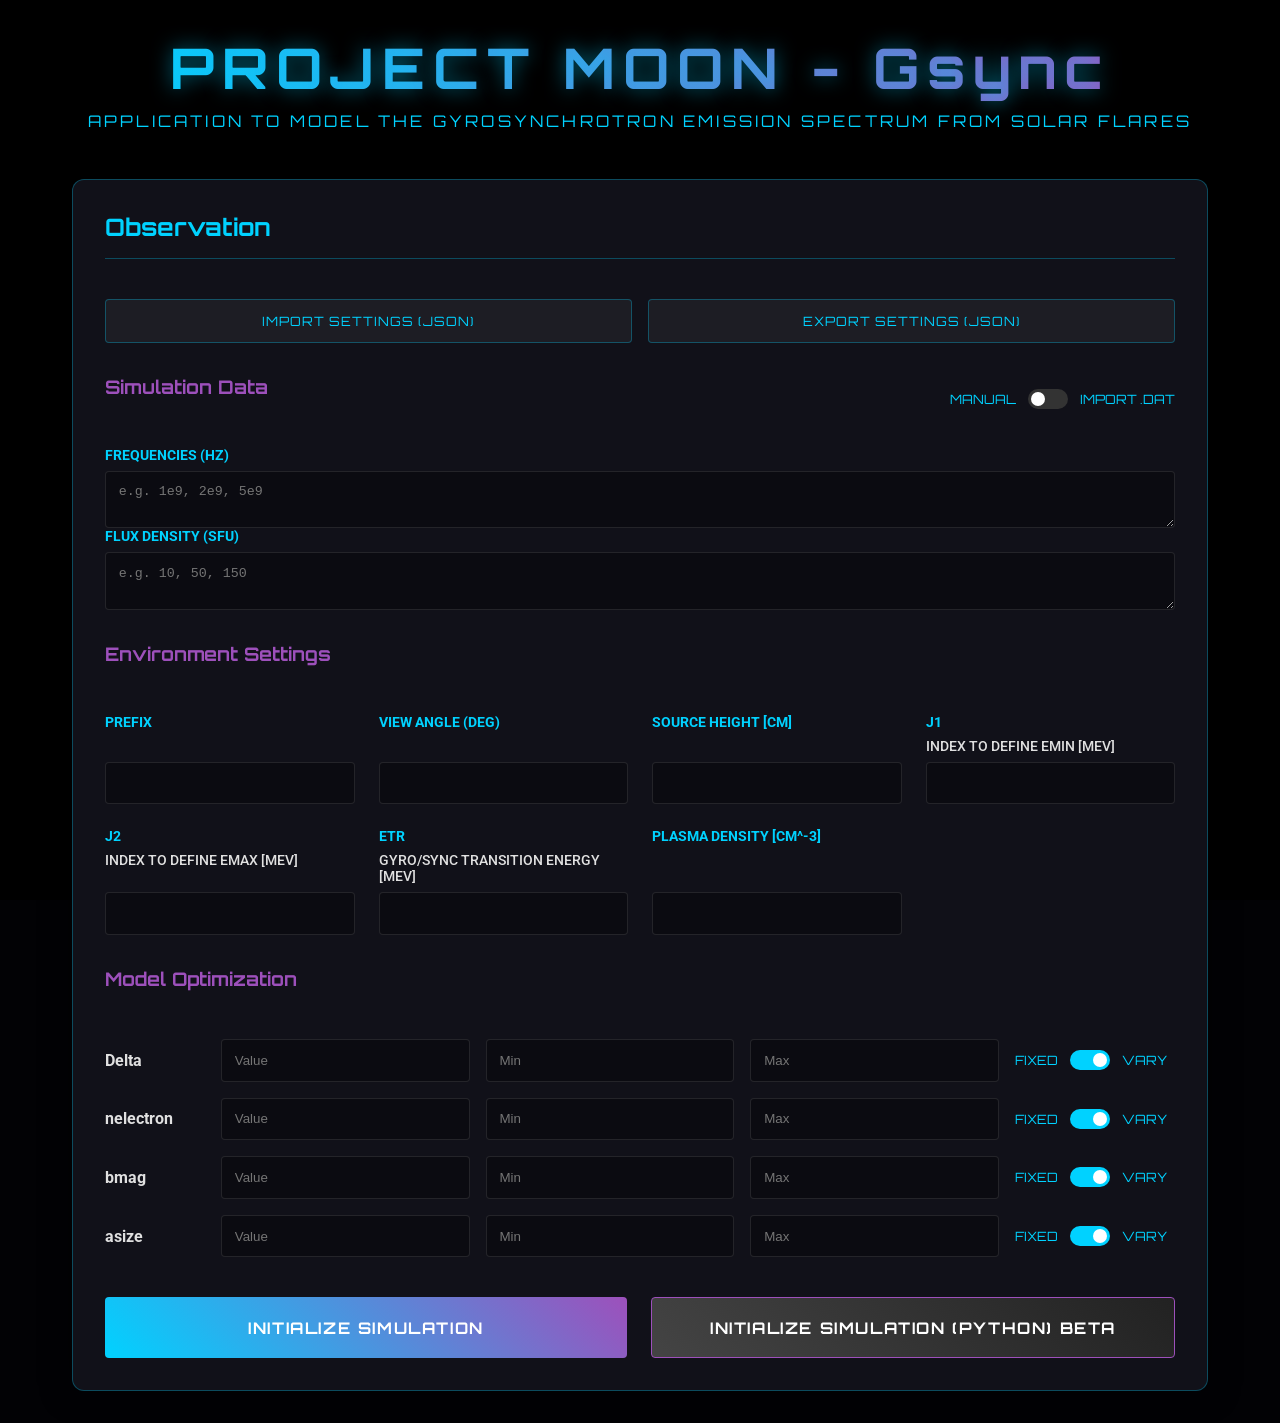
==== web/index.html @ eb15b6cb "first commit" ====
<!DOCTYPE html>
<html lang="en">
<head>
    <meta charset="UTF-8">
    <meta name="viewport" content="width=device-width, initial-scale=1.0">
    <title>Project Moon | Gyrosynchrotron Simulator</title>
    <link rel="stylesheet" href="style.css">
    <link href="https://fonts.googleapis.com/css2?family=Orbitron:wght@400;700&family=Roboto:wght@300;400;700&display=swap" rel="stylesheet">
    <script src="https://cdnjs.cloudflare.com/ajax/libs/jszip/3.10.1/jszip.min.js"></script>
</head>
<body>
    <div class="stars"></div>
    <div class="twinkling"></div>
    
    <div class="container">
        <header>
            <h1>PROJECT MOON - Gsync</h1>
            <p class="subtitle">Application to model the gyrosynchrotron emission spectrum from solar flares</p>
        </header>

        <main>
            <section class="control-panel">
                <div class="panel-header">
                    <h2>Observation</h2>
                </div>

                <form id="gsyncForm">
                    <div class="button-group secondary">
                        <button type="button" id="importJsonBtn" class="json-btn">IMPORT SETTINGS (JSON)</button>
                        <button type="button" id="exportJsonBtn" class="json-btn">EXPORT SETTINGS (JSON)</button>
                        <input type="file" id="jsonFile" accept=".json" class="hidden">
                    </div>

                    <!-- Data Input Section (Top Priority) -->
                    <div class="data-section">
                        <div class="section-header">
                            <h3>Simulation Data</h3>
                            <div class="input-mode-switch">
                                <span class="mode-label">MANUAL</span>
                                <label class="switch">
                                    <input type="checkbox" id="importMode">
                                    <span class="slider round"></span>
                                </label>
                                <span class="mode-label">IMPORT .DAT</span>
                            </div>
                        </div>

                        <div id="importContainer" class="hidden">
                            <div class="input-group full-width">
                                <label for="datFile" class="upload-label">
                                    <span class="icon">🚀</span> Upload Data File (.dat)
                                </label>
                                <input type="file" id="datFile" accept=".dat" class="hidden">
                            </div>
                        </div>

                        <div class="data-grid">
                            <div class="input-group full-width">
                                <label for="xData">Frequencies (Hz)</label>
                                <textarea id="xData" rows="2" placeholder="e.g. 1e9, 2e9, 5e9"></textarea>
                            </div>
                            <div class="input-group full-width">
                                <label for="yData">Flux Density (SFU)</label>
                                <textarea id="yData" rows="2" placeholder="e.g. 10, 50, 150"></textarea>
                            </div>
                        </div>
                    </div>

                    <!-- Environment Section (Middle) -->
                    <div class="params-section">
                        <div class="section-header">
                            <h3>Environment Settings</h3>
                        </div>
                        <div class="grid-layout">
                            <div class="input-group">
                                <label for="prefix">Prefix</label>
                                <input type="text" id="prefix" value="" required>
                            </div>
                            <div class="input-group">
                                <label for="viewAngle">View Angle (deg)</label>
                                <input type="number" id="viewAngle" step="any" value="" required>
                            </div>
                            <div class="input-group">
                                <label for="height">Source Height [cm]</label>
                                <input type="number" id="height" step="any" value="" required>
                            </div>
                            <div class="input-group">
                                <label for="j1">J1</label>
                                <label class ="disclaimer" for="j1">index to define Emin [MeV]</label>
                                <input type="number" id="j1" step="any" value="" required>
                            </div>
                            <div class="input-group">
                                <label for="j2">J2</label>
                                <label class ="disclaimer" for="j2">index to define Emax [MeV]</label>

                                <input type="number" id="j2" step="any" value="" required>
                            </div>
                            <div class="input-group">
                                <label for="etr">ETR</label>
                                <label class ="disclaimer" for="etr">gyro/sync transition energy [MeV]</label>

                                <input type="number" id="etr" step="any" value="" required>
                            </div>
                            <div class="input-group">
                                <label for="np">Plasma density [cm^-3]</label>
                                <input type="number" id="np" step="any" value="" required>
                            </div>
                        </div>
                    </div>

                    <!-- Optimization Section (Bottom) -->
                    <div class="params-section">
                        <div class="section-header">
                            <h3>Model Optimization</h3>
                        </div>
                        <div class="params-grid">
                            <div class="param-row">
                                <span class="param-name">Delta</span>
                                <input type="number" id="delta_val" step="any" placeholder="Value">
                                <input type="number" id="delta_min" step="any" placeholder="Min">
                                <input type="number" id="delta_max" step="any" placeholder="Max">
                                <div class="input-mode-switch">
                                    <span class="mode-label">FIXED</span>
                                    <label class="switch">
                                        <input type="checkbox" id="delta_vary" checked>
                                        <span class="slider round"></span>
                                    </label>
                                    <span class="mode-label">VARY</span>
                                </div>
                            </div>
                            <div class="param-row">
                                <span class="param-name">nelectron</span>
                                <input type="number" id="nelectron_val" step="any" placeholder="Value">
                                <input type="number" id="nelectron_min" step="any" placeholder="Min">
                                <input type="number" id="nelectron_max" step="any" placeholder="Max">
                                <div class="input-mode-switch">
                                    <span class="mode-label">FIXED</span>
                                    <label class="switch">
                                        <input type="checkbox" id="nelectron_vary" checked>
                                        <span class="slider round"></span>
                                    </label>
                                    <span class="mode-label">VARY</span>
                                </div>
                            </div>
                            <div class="param-row">
                                <span class="param-name">bmag</span>
                                <input type="number" id="bmag_val" step="any" placeholder="Value">
                                <input type="number" id="bmag_min" step="any" placeholder="Min">
                                <input type="number" id="bmag_max" step="any" placeholder="Max">
                                <div class="input-mode-switch">
                                    <span class="mode-label">FIXED</span>
                                    <label class="switch">
                                        <input type="checkbox" id="bmag_vary" checked>
                                        <span class="slider round"></span>
                                    </label>
                                    <span class="mode-label">VARY</span>
                                </div>
                            </div>
                            <div class="param-row">
                                <span class="param-name">asize</span>
                                <input type="number" id="asize_val" step="any" placeholder="Value">
                                <input type="number" id="asize_min" step="any" placeholder="Min">
                                <input type="number" id="asize_max" step="any" placeholder="Max">
                                <div class="input-mode-switch">
                                    <span class="mode-label">FIXED</span>
                                    <label class="switch">
                                        <input type="checkbox" id="asize_vary" checked>
                                        <span class="slider round"></span>
                                    </label>
                                    <span class="mode-label">VARY</span>
                                </div>
                            </div>
                        </div>
                    </div>

                    <div class="button-group">
                        <button type="submit" id="runBtn" data-endpoint="/gsync">INITIALIZE SIMULATION</button>
                        <button type="submit" id="runBtnPython" class="beta-btn" data-endpoint="/python/gsync">INITIALIZE SIMULATION (PYTHON) BETA</button>
                    </div>
                </form>
            </section>

            <section class="results-panel hidden" id="resultsPanel">
                <div class="panel-header">
                    <h2>Simulation Results</h2>
                    <button id="exportResultsBtn" class="json-btn" style="padding: 0.5rem 1rem; flex: 0 0 auto;">EXPORT RESULTS (.ZIP)</button>
                </div>
                <div class="results-content">
                    <div class="chart-container">
                        <img id="resultImage" src="" alt="Simulation Plot">
                    </div>
                    <div class="details-container">
                        <h3>Fit Report</h3>
                        <pre id="fitReport"></pre>
                        <h3>Best Values</h3>
                        <div id="bestValues" class="best-values-grid"></div>
                    </div>
                </div>
            </section>
        </main>
    </div>

    <div id="loader" class="loader hidden">
        <div class="moon"></div>
        <p>Calculating Trajectory...</p>
    </div>

    <script src="script.js"></script>
</body>
</html>
---- web/style.css ----
:root {
    --space-dark: #020205;
    --moon-light: #e0e0e0;
    --glow-blue: #00d2ff;
    --glow-purple: #9d50bb;
    --accent: #ff4d4d;
    --panel-bg: rgba(20, 20, 30, 0.85);
    --border-color: rgba(0, 210, 255, 0.3);
}

* {
    box-sizing: border-box;
    margin: 0;
    padding: 0;
}

body {
    background: var(--space-dark);
    color: var(--moon-light);
    font-family: 'Roboto', sans-serif;
    overflow-x: hidden;
    min-height: 100vh;
}

/* Background Stars and Twinkling */
.stars, .twinkling {
    position: fixed;
    top: 0;
    left: 0;
    width: 100%;
    height: 100%;
    z-index: -1;
}

.stars {
    background: #000 url('https://s3-us-west-2.amazonaws.com/s.cdpn.io/123163/stars.png') repeat top center;
}

.twinkling {
    background: transparent url('https://s3-us-west-2.amazonaws.com/s.cdpn.io/123163/twinkling.png') repeat top center;
    animation: move-twink-back 200s linear infinite;
}

@keyframes move-twink-back {
    from { background-position: 0 0; }
    to { background-position: -10000px 5000px; }
}

.container {
    max-width: 1200px;
    margin: 0 auto;
    padding: 2rem;
}

header {
    text-align: center;
    margin-bottom: 3rem;
    animation: fadeInDown 1.5s ease-out;
}

header h1 {
    font-family: 'Orbitron', sans-serif;
    font-size: 3.5rem;
    letter-spacing: 0.5rem;
    background: linear-gradient(to right, #00d2ff, #9d50bb);
    -webkit-background-clip: text;
    -webkit-text-fill-color: transparent;
    text-shadow: 0 0 20px rgba(0, 210, 255, 0.5);
}

header .subtitle {
    font-family: 'Orbitron', sans-serif;
    font-size: 1rem;
    color: var(--glow-blue);
    margin-top: 0.5rem;
    letter-spacing: 0.2rem;
    text-transform: uppercase;
}

main {
    display: flex;
    flex-direction: column;
    gap: 2rem;
}

/* Panel Styles */
.control-panel, .results-panel {
    background: var(--panel-bg);
    border: 1px solid var(--border-color);
    border-radius: 12px;
    padding: 2rem;
    box-shadow: 0 0 30px rgba(0, 0, 0, 0.5);
    backdrop-filter: blur(10px);
    animation: fadeInUp 1s ease-out;
}

.panel-header {
    display: flex;
    justify-content: space-between;
    align-items: center;
    margin-bottom: 2rem;
    border-bottom: 1px solid var(--border-color);
    padding-bottom: 1rem;
}

.panel-header h2 {
    font-family: 'Orbitron', sans-serif;
    font-size: 1.5rem;
    color: var(--glow-blue);
}



/* Grid Layouts */
.grid-layout {
    display: grid;
    grid-template-columns: repeat(auto-fit, minmax(200px, 1fr));
    gap: 1.5rem;
    margin-bottom: 2rem;
}

.input-group {
    display: flex;
    flex-direction: column;
    gap: 0.5rem;
    height: 100%;
}

.input-group input {
    margin-top: auto;
}

.input-group label {
    font-size: 0.85rem;
    color: var(--glow-blue);
    text-transform: uppercase;
    font-weight: 700;
}

.input-group .disclaimer {
    font-size: 0.85rem;
    color: var(--light);
    text-transform: uppercase;
    font-weight: 500;
}

input, textarea {
    background: rgba(0, 0, 0, 0.3);
    border: 1px solid rgba(255, 255, 255, 0.1);
    color: white;
    padding: 0.8rem;
    border-radius: 4px;
    transition: 0.3s;
}

input:focus, textarea:focus {
    outline: none;
    border-color: var(--glow-blue);
    box-shadow: 0 0 10px rgba(0, 210, 255, 0.3);
}

.data-section, .params-section {
    margin-top: 2rem;
}

.section-header {
    display: flex;
    justify-content: space-between;
    align-items: center;
    margin-bottom: 1.5rem;
}

.input-mode-switch {
    display: flex;
    align-items: center;
    gap: 12px;
    font-size: 0.8rem;
    font-family: 'Orbitron', sans-serif;
    color: var(--glow-blue);
}



/* Toggle Switch Style */
.switch {
    position: relative;
    display: inline-block;
    width: 40px;
    height: 20px;
}

.switch input { opacity: 0; width: 0; height: 0; }

.slider.round {
    position: absolute;
    cursor: pointer;
    top: 0; left: 0; right: 0; bottom: 0;
    background-color: #333;
    transition: .4s;
    border-radius: 34px;
}

.slider.round:before {
    position: absolute;
    content: "";
    height: 14px;
    width: 14px;
    left: 3px;
    bottom: 3px;
    background-color: white;
    transition: .4s;
    border-radius: 50%;
}

input:checked + .slider.round {
    background-color: var(--glow-blue);
}

input:checked + .slider.round:before {
    transform: translateX(20px);
}

/* Simulation Buttons */
.button-group {
    display: flex;
    gap: 1.5rem;
    margin-top: 2.5rem;
}

.button-group.secondary {
    margin-bottom: 2rem;
    gap: 1rem;
}

.json-btn {
    flex: 1;
    padding: 0.8rem;
    background: rgba(255, 255, 255, 0.05);
    border: 1px solid var(--border-color);
    border-radius: 4px;
    color: var(--glow-blue);
    font-family: 'Orbitron', sans-serif;
    font-size: 0.8rem;
    cursor: pointer;
    transition: 0.3s;
    text-transform: uppercase;
    letter-spacing: 1px;
}

.json-btn:hover {
    background: rgba(0, 210, 255, 0.1);
    border-color: var(--glow-blue);
    box-shadow: 0 0 15px rgba(0, 210, 255, 0.2);
}

.upload-label {
    display: inline-block;
    padding: 0.8rem 1.5rem;
    background: rgba(0, 210, 255, 0.1);
    border: 1px dashed var(--glow-blue);
    border-radius: 4px;
    cursor: pointer;
    transition: 0.3s;
    text-align: center;
    margin-bottom: 1rem;
}

.upload-label:hover {
    background: rgba(0, 210, 255, 0.2);
    box-shadow: 0 0 15px rgba(0, 210, 255, 0.2);
}

.upload-label .icon {
    margin-right: 8px;
}

.data-section h3, .params-section h3 {
    margin-bottom: 1.5rem;
    color: var(--glow-purple);
    font-family: 'Orbitron', sans-serif;
}

.params-grid {
    display: flex;
    flex-direction: column;
    gap: 1rem;
}

.param-row {
    display: grid;
    grid-template-columns: 100px 1fr 1fr 1fr 160px;
    gap: 1rem;
    align-items: center;
}

.param-name {
    font-weight: 700;
    color: var(--moon-light);
}

#runBtn, #runBtnPython {
    flex: 1;
    padding: 1.2rem;
    background: linear-gradient(45deg, var(--glow-blue), var(--glow-purple));
    border: none;
    border-radius: 4px;
    color: white;
    font-family: 'Orbitron', sans-serif;
    font-weight: 700;
    font-size: 1rem;
    cursor: pointer;
    transition: 0.4s;
    letter-spacing: 0.1rem;
}

#runBtnPython.beta-btn {
    background: linear-gradient(45deg, #444, #222);
    border: 1px solid var(--glow-purple);
}

#runBtn:hover, #runBtnPython:hover {
    box-shadow: 0 0 30px rgba(0, 210, 255, 0.4);
    transform: translateY(-2px);
}

#runBtnPython:hover {
    border-color: var(--glow-blue);
    box-shadow: 0 0 30px rgba(157, 80, 187, 0.4);
}

/* Results Content */
.results-content {
    display: flex;
    flex-direction: column;
    gap: 2rem;
}

.chart-container {
    background: rgba(0, 0, 0, 0.5);
    border-radius: 8px;
    padding: 1rem;
    text-align: center;
}

.chart-container img {
    max-width: 100%;
    border-radius: 4px;
}

.details-container pre {
    background: rgba(0, 0, 0, 0.4);
    padding: 1rem;
    border-radius: 4px;
    font-size: 0.9rem;
    overflow-x: auto;
    margin-top: 1rem;
    border: 1px solid rgba(255, 255, 255, 0.05);
}

.best-values-grid {
    display: grid;
    grid-template-columns: repeat(auto-fit, minmax(150px, 1fr));
    gap: 1rem;
    margin-top: 1rem;
}

.best-value-card {
    background: rgba(255, 255, 255, 0.05);
    padding: 1rem;
    border-radius: 4px;
    border-left: 3px solid var(--glow-purple);
}

.best-value-label {
    display: block;
    font-size: 0.7rem;
    color: var(--glow-blue);
    text-transform: uppercase;
}

.best-value-data {
    font-size: 1.1rem;
    font-weight: 700;
}

/* Loader and Animations */
.hidden { display: none !important; }

.loader {
    position: fixed;
    top: 0; left: 0;
    width: 100%; height: 100%;
    background: rgba(0, 0, 0, 0.8);
    backdrop-filter: blur(10px);
    z-index: 1000;
    display: flex;
    flex-direction: column;
    justify-content: center;
    align-items: center;
    gap: 2rem;
}

.moon {
    width: 100px;
    height: 100px;
    background: var(--moon-light);
    border-radius: 50%;
    box-shadow: inset -25px -25px 0 0 #c0c0c0, 0 0 40px rgba(255,255,255,0.3);
    position: relative;
    animation: rotate 10s linear infinite;
}

@keyframes rotate {
    from { transform: rotate(0deg); }
    to { transform: rotate(360deg); }
}

@keyframes fadeInUp {
    from { opacity: 0; transform: translateY(30px); }
    to { opacity: 1; transform: translateY(0); }
}

@keyframes fadeInDown {
    from { opacity: 0; transform: translateY(-30px); }
    to { opacity: 1; transform: translateY(0); }
}

@media (max-width: 768px) {
    .param-row {
        grid-template-columns: 1fr 1fr;
    }
    .param-name { grid-column: span 2; }
}
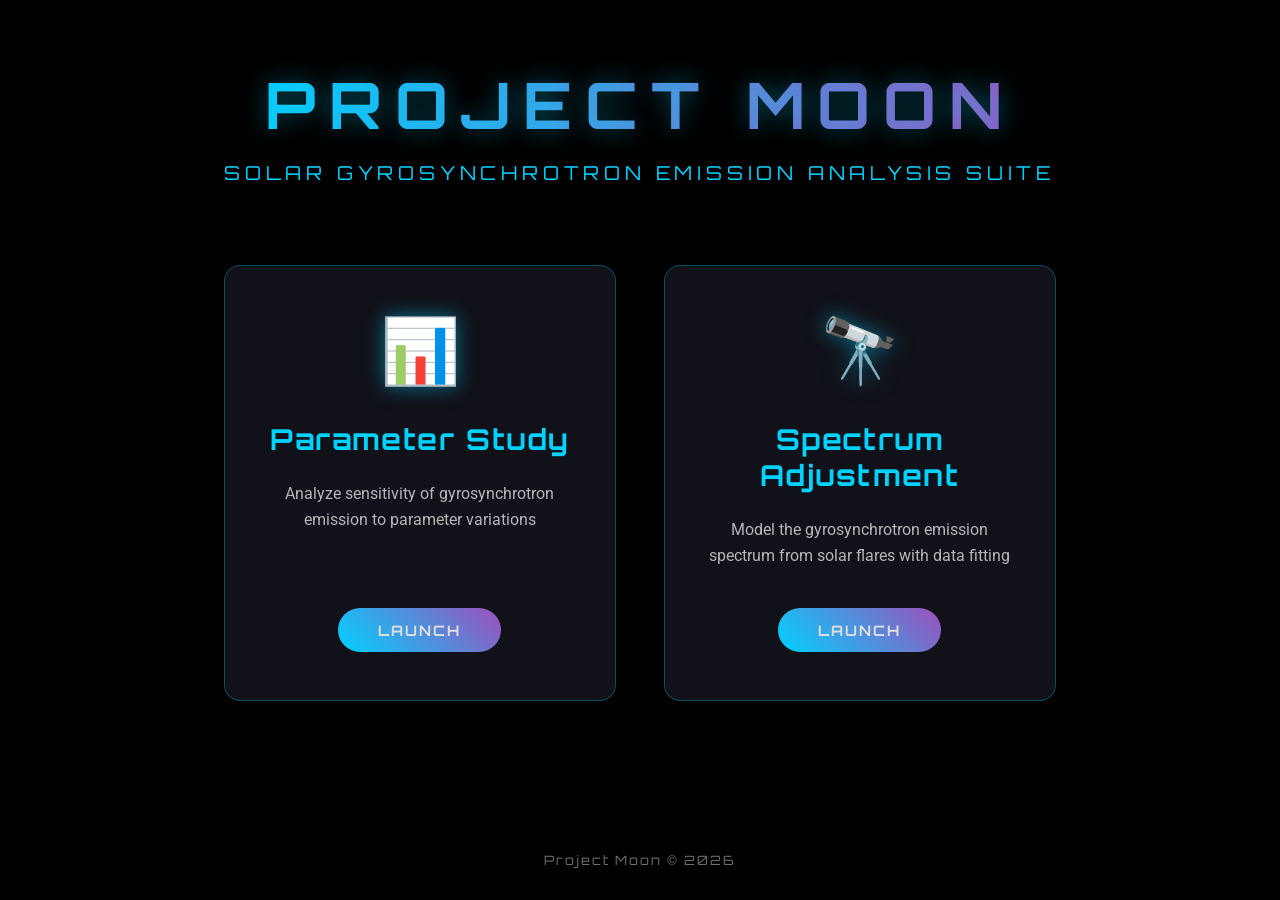
==== commit 5b095706: "Adding web page" ====
--- a/web/index.html
+++ b/web/index.html
@@ -3,10 +3,9 @@
 <head>
     <meta charset="UTF-8">
     <meta name="viewport" content="width=device-width, initial-scale=1.0">
-    <title>Project Moon | Gyrosynchrotron Simulator</title>
+    <title>Project Moon | Home</title>
     <link rel="stylesheet" href="style.css">
     <link href="https://fonts.googleapis.com/css2?family=Orbitron:wght@400;700&family=Roboto:wght@300;400;700&display=swap" rel="stylesheet">
-    <script src="https://cdnjs.cloudflare.com/ajax/libs/jszip/3.10.1/jszip.min.js"></script>
 </head>
 <body>
     <div class="stars"></div>
@@ -14,197 +13,31 @@
     
     <div class="container">
         <header>
-            <h1>PROJECT MOON - Gsync</h1>
-            <p class="subtitle">Application to model the gyrosynchrotron emission spectrum from solar flares</p>
+            <h1>PROJECT MOON</h1>
+            <p class="subtitle">Solar Gyrosynchrotron Emission Analysis Suite</p>
         </header>
 
-        <main>
-            <section class="control-panel">
-                <div class="panel-header">
-                    <h2>Observation</h2>
-                </div>
+        <main class="home-selection">
+            <div class="selection-grid">
+                <a href="parameterStudy/parameterStudy.html" class="selection-card">
+                    <div class="card-icon">📊</div>
+                    <h2>Parameter Study</h2>
+                    <p>Analyze sensitivity of gyrosynchrotron emission to parameter variations</p>
+                    <span class="btn-launch">LAUNCH</span>
+                </a>
 
-                <form id="gsyncForm">
-                    <div class="button-group secondary">
-                        <button type="button" id="importJsonBtn" class="json-btn">IMPORT SETTINGS (JSON)</button>
-                        <button type="button" id="exportJsonBtn" class="json-btn">EXPORT SETTINGS (JSON)</button>
-                        <input type="file" id="jsonFile" accept=".json" class="hidden">
-                    </div>
-
-                    <!-- Data Input Section (Top Priority) -->
-                    <div class="data-section">
-                        <div class="section-header">
-                            <h3>Simulation Data</h3>
-                            <div class="input-mode-switch">
-                                <span class="mode-label">MANUAL</span>
-                                <label class="switch">
-                                    <input type="checkbox" id="importMode">
-                                    <span class="slider round"></span>
-                                </label>
-                                <span class="mode-label">IMPORT .DAT</span>
-                            </div>
-                        </div>
-
-                        <div id="importContainer" class="hidden">
-                            <div class="input-group full-width">
-                                <label for="datFile" class="upload-label">
-                                    <span class="icon">🚀</span> Upload Data File (.dat)
-                                </label>
-                                <input type="file" id="datFile" accept=".dat" class="hidden">
-                            </div>
-                        </div>
-
-                        <div class="data-grid">
-                            <div class="input-group full-width">
-                                <label for="xData">Frequencies (Hz)</label>
-                                <textarea id="xData" rows="2" placeholder="e.g. 1e9, 2e9, 5e9"></textarea>
-                            </div>
-                            <div class="input-group full-width">
-                                <label for="yData">Flux Density (SFU)</label>
-                                <textarea id="yData" rows="2" placeholder="e.g. 10, 50, 150"></textarea>
-                            </div>
-                        </div>
-                    </div>
-
-                    <!-- Environment Section (Middle) -->
-                    <div class="params-section">
-                        <div class="section-header">
-                            <h3>Environment Settings</h3>
-                        </div>
-                        <div class="grid-layout">
-                            <div class="input-group">
-                                <label for="prefix">Prefix</label>
-                                <input type="text" id="prefix" value="" required>
-                            </div>
-                            <div class="input-group">
-                                <label for="viewAngle">View Angle (deg)</label>
-                                <input type="number" id="viewAngle" step="any" value="" required>
-                            </div>
-                            <div class="input-group">
-                                <label for="height">Source Height [cm]</label>
-                                <input type="number" id="height" step="any" value="" required>
-                            </div>
-                            <div class="input-group">
-                                <label for="j1">J1</label>
-                                <label class ="disclaimer" for="j1">index to define Emin [MeV]</label>
-                                <input type="number" id="j1" step="any" value="" required>
-                            </div>
-                            <div class="input-group">
-                                <label for="j2">J2</label>
-                                <label class ="disclaimer" for="j2">index to define Emax [MeV]</label>
-
-                                <input type="number" id="j2" step="any" value="" required>
-                            </div>
-                            <div class="input-group">
-                                <label for="etr">ETR</label>
-                                <label class ="disclaimer" for="etr">gyro/sync transition energy [MeV]</label>
-
-                                <input type="number" id="etr" step="any" value="" required>
-                            </div>
-                            <div class="input-group">
-                                <label for="np">Plasma density [cm^-3]</label>
-                                <input type="number" id="np" step="any" value="" required>
-                            </div>
-                        </div>
-                    </div>
-
-                    <!-- Optimization Section (Bottom) -->
-                    <div class="params-section">
-                        <div class="section-header">
-                            <h3>Model Optimization</h3>
-                        </div>
-                        <div class="params-grid">
-                            <div class="param-row">
-                                <span class="param-name">Delta</span>
-                                <input type="number" id="delta_val" step="any" placeholder="Value">
-                                <input type="number" id="delta_min" step="any" placeholder="Min">
-                                <input type="number" id="delta_max" step="any" placeholder="Max">
-                                <div class="input-mode-switch">
-                                    <span class="mode-label">FIXED</span>
-                                    <label class="switch">
-                                        <input type="checkbox" id="delta_vary" checked>
-                                        <span class="slider round"></span>
-                                    </label>
-                                    <span class="mode-label">VARY</span>
-                                </div>
-                            </div>
-                            <div class="param-row">
-                                <span class="param-name">nelectron</span>
-                                <input type="number" id="nelectron_val" step="any" placeholder="Value">
-                                <input type="number" id="nelectron_min" step="any" placeholder="Min">
-                                <input type="number" id="nelectron_max" step="any" placeholder="Max">
-                                <div class="input-mode-switch">
-                                    <span class="mode-label">FIXED</span>
-                                    <label class="switch">
-                                        <input type="checkbox" id="nelectron_vary" checked>
-                                        <span class="slider round"></span>
-                                    </label>
-                                    <span class="mode-label">VARY</span>
-                                </div>
-                            </div>
-                            <div class="param-row">
-                                <span class="param-name">bmag</span>
-                                <input type="number" id="bmag_val" step="any" placeholder="Value">
-                                <input type="number" id="bmag_min" step="any" placeholder="Min">
-                                <input type="number" id="bmag_max" step="any" placeholder="Max">
-                                <div class="input-mode-switch">
-                                    <span class="mode-label">FIXED</span>
-                                    <label class="switch">
-                                        <input type="checkbox" id="bmag_vary" checked>
-                                        <span class="slider round"></span>
-                                    </label>
-                                    <span class="mode-label">VARY</span>
-                                </div>
-                            </div>
-                            <div class="param-row">
-                                <span class="param-name">asize</span>
-                                <input type="number" id="asize_val" step="any" placeholder="Value">
-                                <input type="number" id="asize_min" step="any" placeholder="Min">
-                                <input type="number" id="asize_max" step="any" placeholder="Max">
-                                <div class="input-mode-switch">
-                                    <span class="mode-label">FIXED</span>
-                                    <label class="switch">
-                                        <input type="checkbox" id="asize_vary" checked>
-                                        <span class="slider round"></span>
-                                    </label>
-                                    <span class="mode-label">VARY</span>
-                                </div>
-                            </div>
-                        </div>
-                    </div>
-
-                    <div class="button-group">
-                        <button type="submit" id="runBtn" data-endpoint="/gsync">INITIALIZE SIMULATION</button>
-                        <button type="submit" id="runBtnPython" class="beta-btn" data-endpoint="/python/gsync">INITIALIZE SIMULATION (PYTHON) BETA</button>
-                    </div>
-                </form>
-            </section>
-
-            <section class="results-panel hidden" id="resultsPanel">
-                <div class="panel-header">
-                    <h2>Simulation Results</h2>
-                    <button id="exportResultsBtn" class="json-btn" style="padding: 0.5rem 1rem; flex: 0 0 auto;">EXPORT RESULTS (.ZIP)</button>
-                </div>
-                <div class="results-content">
-                    <div class="chart-container">
-                        <img id="resultImage" src="" alt="Simulation Plot">
-                    </div>
-                    <div class="details-container">
-                        <h3>Fit Report</h3>
-                        <pre id="fitReport"></pre>
-                        <h3>Best Values</h3>
-                        <div id="bestValues" class="best-values-grid"></div>
-                    </div>
-                </div>
-            </section>
+                <a href="gsync/gsync.html" class="selection-card">
+                    <div class="card-icon">🔭</div>
+                    <h2>Spectrum Adjustment</h2>
+                    <p>Model the gyrosynchrotron emission spectrum from solar flares with data fitting</p>
+                    <span class="btn-launch">LAUNCH</span>
+                </a>
+            </div>
         </main>
     </div>
 
-    <div id="loader" class="loader hidden">
-        <div class="moon"></div>
-        <p>Calculating Trajectory...</p>
+    <div class="footer">
+        <p>Project Moon &copy; 2026</p>
     </div>
-
-    <script src="script.js"></script>
 </body>
 </html>
--- a/web/style.css
+++ b/web/style.css
@@ -20,6 +20,8 @@
     font-family: 'Roboto', sans-serif;
     overflow-x: hidden;
     min-height: 100vh;
+    display: flex;
+    flex-direction: column;
 }
 
 /* Background Stars and Twinkling */
@@ -49,385 +51,126 @@
 .container {
     max-width: 1200px;
     margin: 0 auto;
-    padding: 2rem;
+    padding: 4rem 2rem;
+    flex: 1;
 }
 
 header {
     text-align: center;
-    margin-bottom: 3rem;
+    margin-bottom: 5rem;
     animation: fadeInDown 1.5s ease-out;
 }
 
 header h1 {
     font-family: 'Orbitron', sans-serif;
-    font-size: 3.5rem;
-    letter-spacing: 0.5rem;
+    font-size: 4rem;
+    letter-spacing: 0.8rem;
     background: linear-gradient(to right, #00d2ff, #9d50bb);
     -webkit-background-clip: text;
     -webkit-text-fill-color: transparent;
-    text-shadow: 0 0 20px rgba(0, 210, 255, 0.5);
+    text-shadow: 0 0 25px rgba(0, 210, 255, 0.4);
 }
 
 header .subtitle {
     font-family: 'Orbitron', sans-serif;
-    font-size: 1rem;
+    font-size: 1.2rem;
     color: var(--glow-blue);
-    margin-top: 0.5rem;
-    letter-spacing: 0.2rem;
+    margin-top: 1rem;
+    letter-spacing: 0.3rem;
     text-transform: uppercase;
 }
 
-main {
-    display: flex;
-    flex-direction: column;
-    gap: 2rem;
-}
-
-/* Panel Styles */
-.control-panel, .results-panel {
-    background: var(--panel-bg);
-    border: 1px solid var(--border-color);
-    border-radius: 12px;
-    padding: 2rem;
-    box-shadow: 0 0 30px rgba(0, 0, 0, 0.5);
-    backdrop-filter: blur(10px);
+.selection-grid {
+    display: grid;
+    grid-template-columns: repeat(auto-fit, minmax(350px, 1fr));
+    gap: 3rem;
     animation: fadeInUp 1s ease-out;
 }
 
-.panel-header {
+.selection-card {
+    background: var(--panel-bg);
+    border: 1px solid var(--border-color);
+    border-radius: 16px;
+    padding: 3rem 2rem;
+    text-align: center;
+    text-decoration: none;
+    color: var(--moon-light);
+    transition: all 0.4s cubic-bezier(0.175, 0.885, 0.32, 1.275);
+    backdrop-filter: blur(10px);
     display: flex;
-    justify-content: space-between;
+    flex-direction: column;
     align-items: center;
-    margin-bottom: 2rem;
-    border-bottom: 1px solid var(--border-color);
-    padding-bottom: 1rem;
+    gap: 1.5rem;
 }
 
-.panel-header h2 {
-    font-family: 'Orbitron', sans-serif;
-    font-size: 1.5rem;
-    color: var(--glow-blue);
+.selection-card:hover {
+    transform: translateY(-15px) scale(1.02);
+    border-color: var(--glow-blue);
+    box-shadow: 0 0 50px rgba(0, 210, 255, 0.3);
 }
 
-
-
-/* Grid Layouts */
-.grid-layout {
-    display: grid;
-    grid-template-columns: repeat(auto-fit, minmax(200px, 1fr));
-    gap: 1.5rem;
-    margin-bottom: 2rem;
+.card-icon {
+    font-size: 4rem;
+    margin-bottom: 0.5rem;
+    filter: drop-shadow(0 0 10px rgba(0, 210, 255, 0.5));
 }
 
-.input-group {
-    display: flex;
-    flex-direction: column;
-    gap: 0.5rem;
-    height: 100%;
+.selection-card h2 {
+    font-family: 'Orbitron', sans-serif;
+    font-size: 1.8rem;
+    color: var(--glow-blue);
+    letter-spacing: 0.1rem;
 }
 
-.input-group input {
+.selection-card p {
+    font-size: 1rem;
+    line-height: 1.6;
+    color: rgba(224, 224, 224, 0.8);
+    margin-bottom: 1rem;
+}
+
+.btn-launch {
+    padding: 0.8rem 2.5rem;
+    background: linear-gradient(45deg, var(--glow-blue), var(--glow-purple));
+    border-radius: 30px;
+    font-family: 'Orbitron', sans-serif;
+    font-weight: 700;
+    font-size: 0.9rem;
+    letter-spacing: 2px;
+    transition: 0.3s;
     margin-top: auto;
 }
 
-.input-group label {
-    font-size: 0.85rem;
-    color: var(--glow-blue);
-    text-transform: uppercase;
-    font-weight: 700;
+.selection-card:hover .btn-launch {
+    box-shadow: 0 0 20px var(--glow-blue);
+    transform: scale(1.05);
 }
 
-.input-group .disclaimer {
-    font-size: 0.85rem;
-    color: var(--light);
-    text-transform: uppercase;
-    font-weight: 500;
-}
-
-input, textarea {
-    background: rgba(0, 0, 0, 0.3);
-    border: 1px solid rgba(255, 255, 255, 0.1);
-    color: white;
-    padding: 0.8rem;
-    border-radius: 4px;
-    transition: 0.3s;
-}
-
-input:focus, textarea:focus {
-    outline: none;
-    border-color: var(--glow-blue);
-    box-shadow: 0 0 10px rgba(0, 210, 255, 0.3);
-}
-
-.data-section, .params-section {
-    margin-top: 2rem;
-}
-
-.section-header {
-    display: flex;
-    justify-content: space-between;
-    align-items: center;
-    margin-bottom: 1.5rem;
-}
-
-.input-mode-switch {
-    display: flex;
-    align-items: center;
-    gap: 12px;
-    font-size: 0.8rem;
-    font-family: 'Orbitron', sans-serif;
-    color: var(--glow-blue);
-}
-
-
-
-/* Toggle Switch Style */
-.switch {
-    position: relative;
-    display: inline-block;
-    width: 40px;
-    height: 20px;
-}
-
-.switch input { opacity: 0; width: 0; height: 0; }
-
-.slider.round {
-    position: absolute;
-    cursor: pointer;
-    top: 0; left: 0; right: 0; bottom: 0;
-    background-color: #333;
-    transition: .4s;
-    border-radius: 34px;
-}
-
-.slider.round:before {
-    position: absolute;
-    content: "";
-    height: 14px;
-    width: 14px;
-    left: 3px;
-    bottom: 3px;
-    background-color: white;
-    transition: .4s;
-    border-radius: 50%;
-}
-
-input:checked + .slider.round {
-    background-color: var(--glow-blue);
-}
-
-input:checked + .slider.round:before {
-    transform: translateX(20px);
-}
-
-/* Simulation Buttons */
-.button-group {
-    display: flex;
-    gap: 1.5rem;
-    margin-top: 2.5rem;
-}
-
-.button-group.secondary {
-    margin-bottom: 2rem;
-    gap: 1rem;
-}
-
-.json-btn {
-    flex: 1;
-    padding: 0.8rem;
-    background: rgba(255, 255, 255, 0.05);
-    border: 1px solid var(--border-color);
-    border-radius: 4px;
-    color: var(--glow-blue);
+.footer {
+    text-align: center;
+    padding: 2rem;
     font-family: 'Orbitron', sans-serif;
     font-size: 0.8rem;
-    cursor: pointer;
-    transition: 0.3s;
-    text-transform: uppercase;
-    letter-spacing: 1px;
-}
-
-.json-btn:hover {
-    background: rgba(0, 210, 255, 0.1);
-    border-color: var(--glow-blue);
-    box-shadow: 0 0 15px rgba(0, 210, 255, 0.2);
-}
-
-.upload-label {
-    display: inline-block;
-    padding: 0.8rem 1.5rem;
-    background: rgba(0, 210, 255, 0.1);
-    border: 1px dashed var(--glow-blue);
-    border-radius: 4px;
-    cursor: pointer;
-    transition: 0.3s;
-    text-align: center;
-    margin-bottom: 1rem;
-}
-
-.upload-label:hover {
-    background: rgba(0, 210, 255, 0.2);
-    box-shadow: 0 0 15px rgba(0, 210, 255, 0.2);
-}
-
-.upload-label .icon {
-    margin-right: 8px;
-}
-
-.data-section h3, .params-section h3 {
-    margin-bottom: 1.5rem;
-    color: var(--glow-purple);
-    font-family: 'Orbitron', sans-serif;
-}
-
-.params-grid {
-    display: flex;
-    flex-direction: column;
-    gap: 1rem;
-}
-
-.param-row {
-    display: grid;
-    grid-template-columns: 100px 1fr 1fr 1fr 160px;
-    gap: 1rem;
-    align-items: center;
-}
-
-.param-name {
-    font-weight: 700;
-    color: var(--moon-light);
-}
-
-#runBtn, #runBtnPython {
-    flex: 1;
-    padding: 1.2rem;
-    background: linear-gradient(45deg, var(--glow-blue), var(--glow-purple));
-    border: none;
-    border-radius: 4px;
-    color: white;
-    font-family: 'Orbitron', sans-serif;
-    font-weight: 700;
-    font-size: 1rem;
-    cursor: pointer;
-    transition: 0.4s;
-    letter-spacing: 0.1rem;
-}
-
-#runBtnPython.beta-btn {
-    background: linear-gradient(45deg, #444, #222);
-    border: 1px solid var(--glow-purple);
-}
-
-#runBtn:hover, #runBtnPython:hover {
-    box-shadow: 0 0 30px rgba(0, 210, 255, 0.4);
-    transform: translateY(-2px);
-}
-
-#runBtnPython:hover {
-    border-color: var(--glow-blue);
-    box-shadow: 0 0 30px rgba(157, 80, 187, 0.4);
-}
-
-/* Results Content */
-.results-content {
-    display: flex;
-    flex-direction: column;
-    gap: 2rem;
-}
-
-.chart-container {
-    background: rgba(0, 0, 0, 0.5);
-    border-radius: 8px;
-    padding: 1rem;
-    text-align: center;
-}
-
-.chart-container img {
-    max-width: 100%;
-    border-radius: 4px;
-}
-
-.details-container pre {
-    background: rgba(0, 0, 0, 0.4);
-    padding: 1rem;
-    border-radius: 4px;
-    font-size: 0.9rem;
-    overflow-x: auto;
-    margin-top: 1rem;
-    border: 1px solid rgba(255, 255, 255, 0.05);
-}
-
-.best-values-grid {
-    display: grid;
-    grid-template-columns: repeat(auto-fit, minmax(150px, 1fr));
-    gap: 1rem;
-    margin-top: 1rem;
-}
-
-.best-value-card {
-    background: rgba(255, 255, 255, 0.05);
-    padding: 1rem;
-    border-radius: 4px;
-    border-left: 3px solid var(--glow-purple);
-}
-
-.best-value-label {
-    display: block;
-    font-size: 0.7rem;
-    color: var(--glow-blue);
-    text-transform: uppercase;
-}
-
-.best-value-data {
-    font-size: 1.1rem;
-    font-weight: 700;
-}
-
-/* Loader and Animations */
-.hidden { display: none !important; }
-
-.loader {
-    position: fixed;
-    top: 0; left: 0;
-    width: 100%; height: 100%;
-    background: rgba(0, 0, 0, 0.8);
-    backdrop-filter: blur(10px);
-    z-index: 1000;
-    display: flex;
-    flex-direction: column;
-    justify-content: center;
-    align-items: center;
-    gap: 2rem;
-}
-
-.moon {
-    width: 100px;
-    height: 100px;
-    background: var(--moon-light);
-    border-radius: 50%;
-    box-shadow: inset -25px -25px 0 0 #c0c0c0, 0 0 40px rgba(255,255,255,0.3);
-    position: relative;
-    animation: rotate 10s linear infinite;
-}
-
-@keyframes rotate {
-    from { transform: rotate(0deg); }
-    to { transform: rotate(360deg); }
+    color: rgba(224, 224, 224, 0.5);
+    letter-spacing: 2px;
 }
 
 @keyframes fadeInUp {
-    from { opacity: 0; transform: translateY(30px); }
+    from { opacity: 0; transform: translateY(40px); }
     to { opacity: 1; transform: translateY(0); }
 }
 
 @keyframes fadeInDown {
-    from { opacity: 0; transform: translateY(-30px); }
+    from { opacity: 0; transform: translateY(-40px); }
     to { opacity: 1; transform: translateY(0); }
 }
 
 @media (max-width: 768px) {
-    .param-row {
-        grid-template-columns: 1fr 1fr;
+    header h1 {
+        font-size: 2.5rem;
+        letter-spacing: 0.3rem;
     }
-    .param-name { grid-column: span 2; }
+    .selection-grid {
+        grid-template-columns: 1fr;
+    }
 }
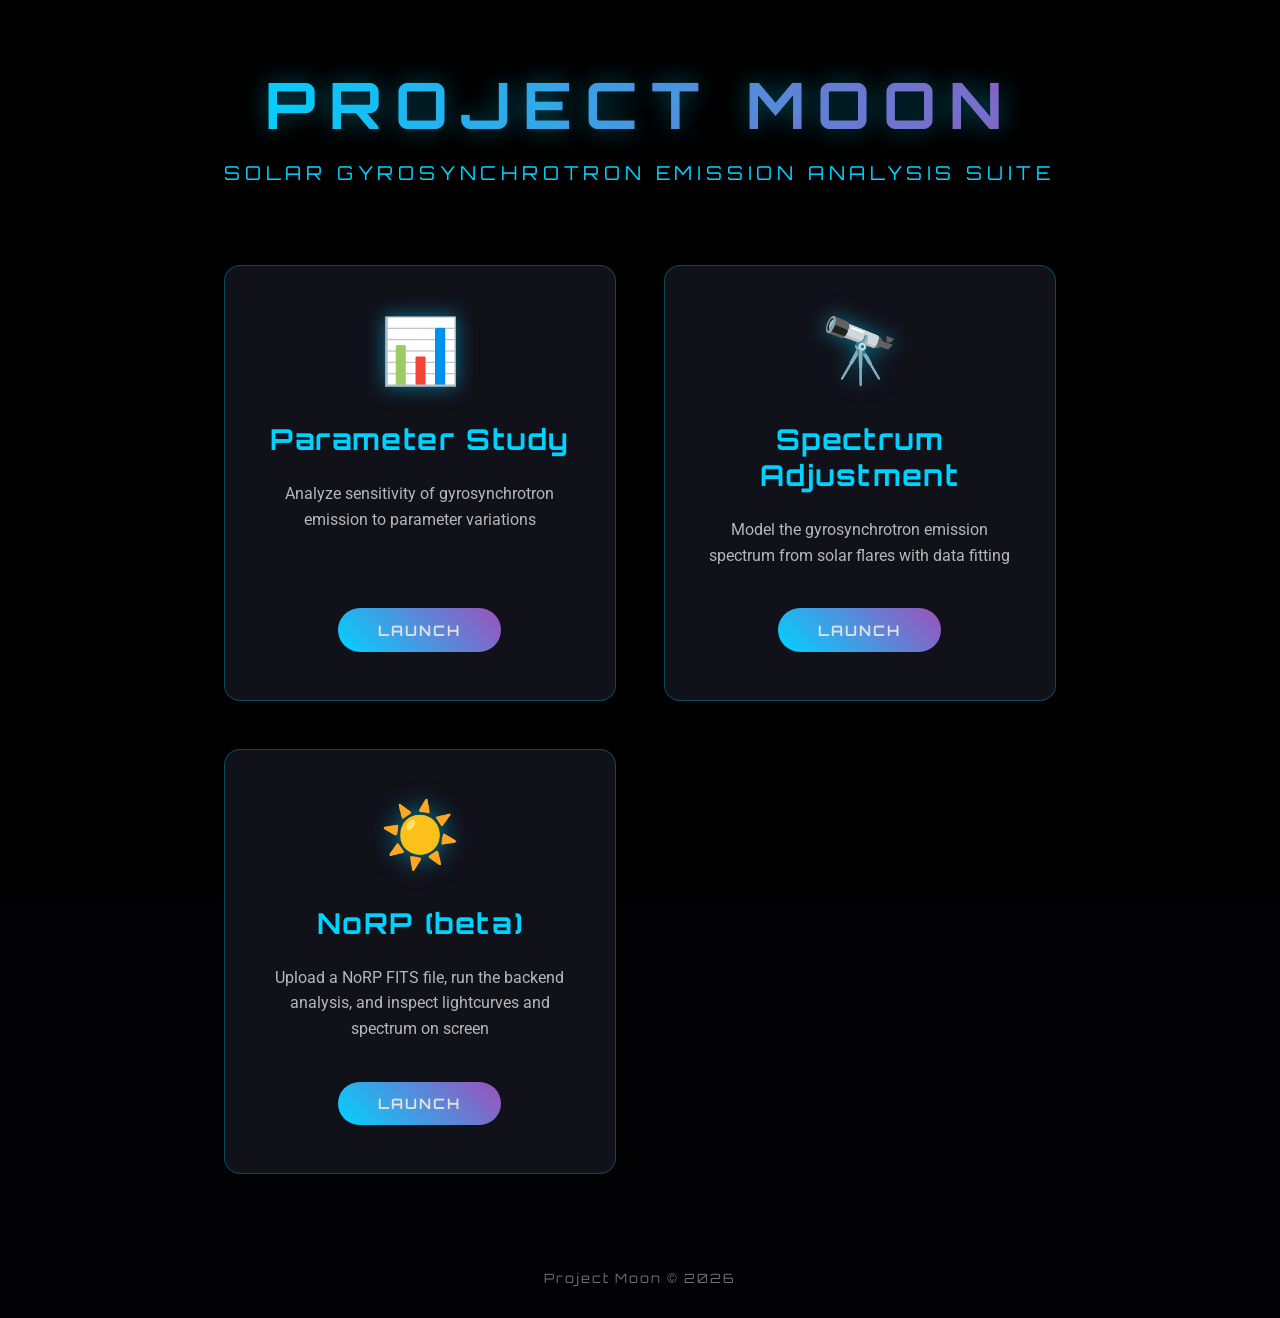
==== commit d387e7a9: "Creating the html page" ====
--- a/web/index.html
+++ b/web/index.html
@@ -32,6 +32,13 @@
                     <p>Model the gyrosynchrotron emission spectrum from solar flares with data fitting</p>
                     <span class="btn-launch">LAUNCH</span>
                 </a>
+
+                <a href="NoRP/norp.html" class="selection-card">
+                    <div class="card-icon">☀️</div>
+                    <h2>NoRP (beta)</h2>
+                    <p>Upload a NoRP FITS file, run the backend analysis, and inspect lightcurves and spectrum on screen</p>
+                    <span class="btn-launch">LAUNCH</span>
+                </a>
             </div>
         </main>
     </div>
@@ -40,4 +47,4 @@
         <p>Project Moon &copy; 2026</p>
     </div>
 </body>
-</html>+</html>
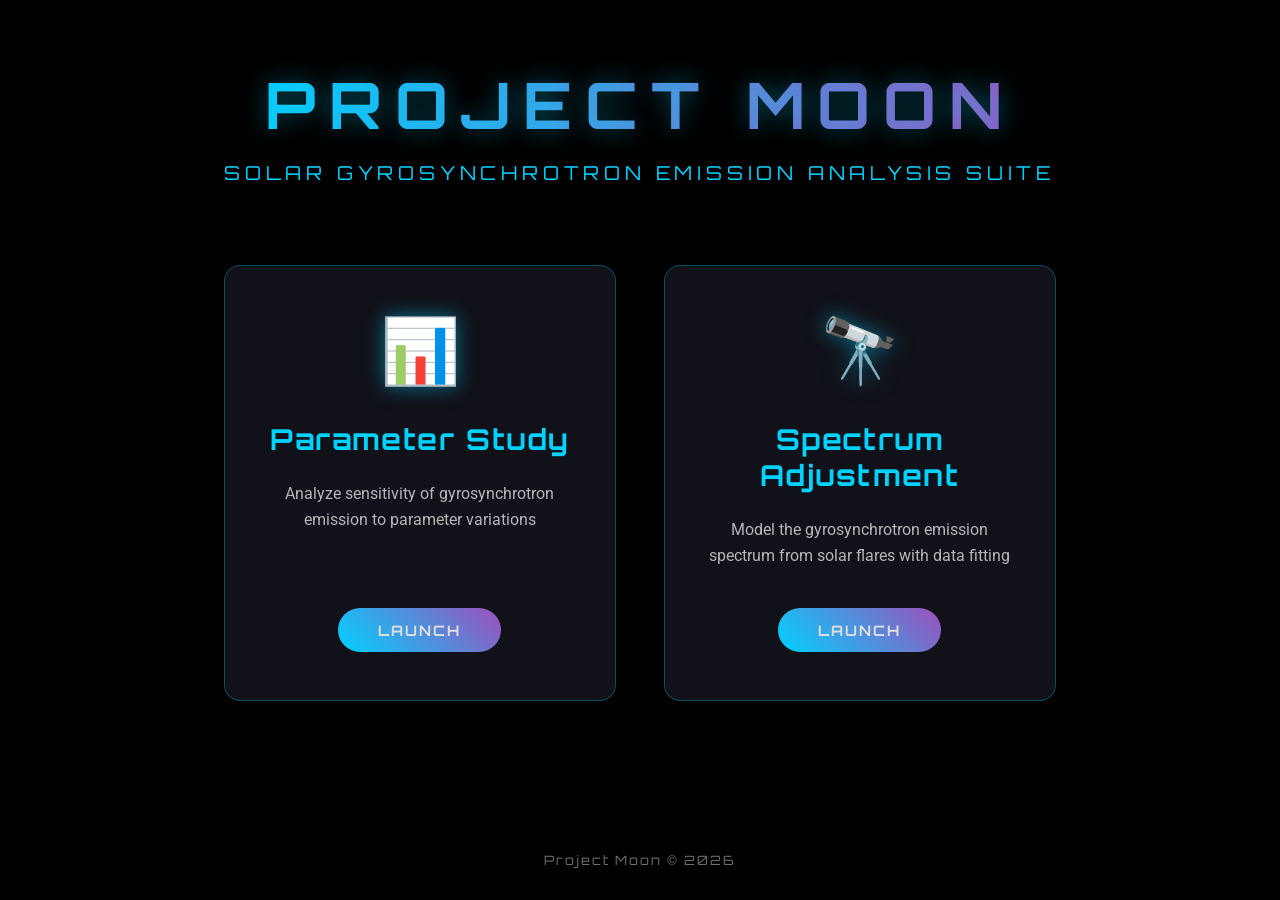
==== commit 861d2c2a: "Upload files" ====
--- a/web/index.html
+++ b/web/index.html
@@ -32,19 +32,12 @@
                     <p>Model the gyrosynchrotron emission spectrum from solar flares with data fitting</p>
                     <span class="btn-launch">LAUNCH</span>
                 </a>
-
-                <a href="NoRP/norp.html" class="selection-card">
-                    <div class="card-icon">☀️</div>
-                    <h2>NoRP (beta)</h2>
-                    <p>Upload a NoRP FITS file, run the backend analysis, and inspect lightcurves and spectrum on screen</p>
-                    <span class="btn-launch">LAUNCH</span>
-                </a>
             </div>
         </main>
-    </div>
+    </div> 
 
     <div class="footer">
         <p>Project Moon &copy; 2026</p>
     </div>
 </body>
-</html>
+</html>
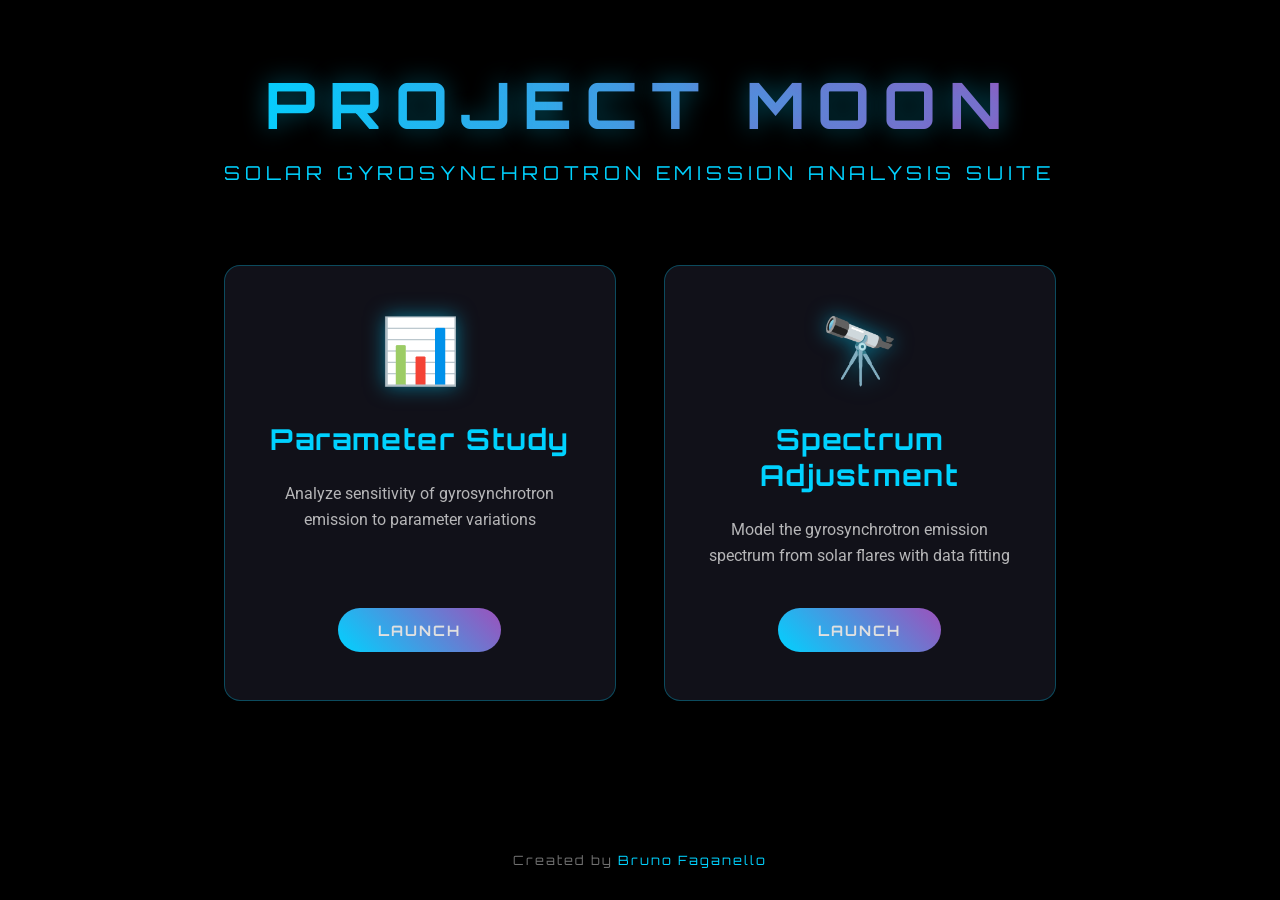
==== commit 3fbc231a: "Version 1.2" ====
--- a/web/index.html
+++ b/web/index.html
@@ -37,7 +37,7 @@
     </div> 
 
     <div class="footer">
-        <p>Project Moon &copy; 2026</p>
+        <p>Created by <a href="https://faganello.dev.br" target="_blank" rel="noopener noreferrer">Bruno Faganello</a></p>
     </div>
 </body>
-</html>+</html>
--- a/web/style.css
+++ b/web/style.css
@@ -155,6 +155,15 @@
     letter-spacing: 2px;
 }
 
+.footer a {
+    color: var(--glow-blue);
+    text-decoration: none;
+}
+
+.footer a:hover {
+    text-decoration: underline;
+}
+
 @keyframes fadeInUp {
     from { opacity: 0; transform: translateY(40px); }
     to { opacity: 1; transform: translateY(0); }
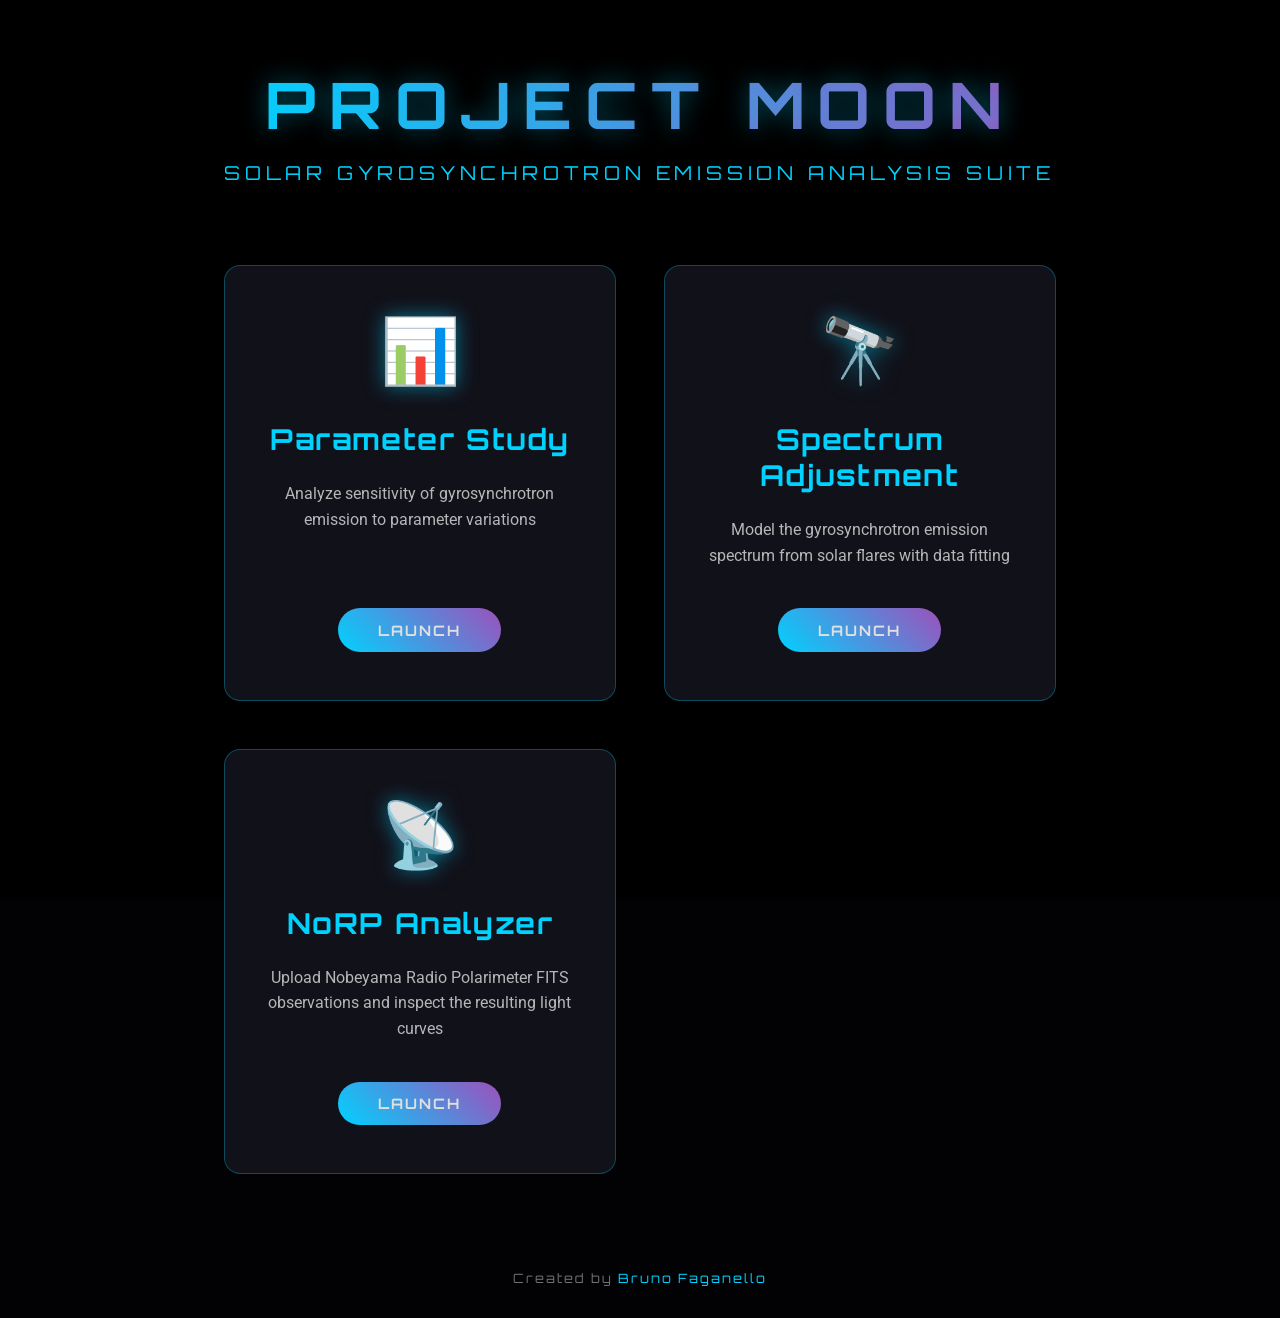
==== commit b1853f98: "Removing Noise Background" ====
--- a/web/index.html
+++ b/web/index.html
@@ -32,6 +32,13 @@
                     <p>Model the gyrosynchrotron emission spectrum from solar flares with data fitting</p>
                     <span class="btn-launch">LAUNCH</span>
                 </a>
+
+                <a href="norp/norp.html" class="selection-card">
+                    <div class="card-icon">📡</div>
+                    <h2>NoRP Analyzer</h2>
+                    <p>Upload Nobeyama Radio Polarimeter FITS observations and inspect the resulting light curves</p>
+                    <span class="btn-launch">LAUNCH</span>
+                </a>
             </div>
         </main>
     </div> 
